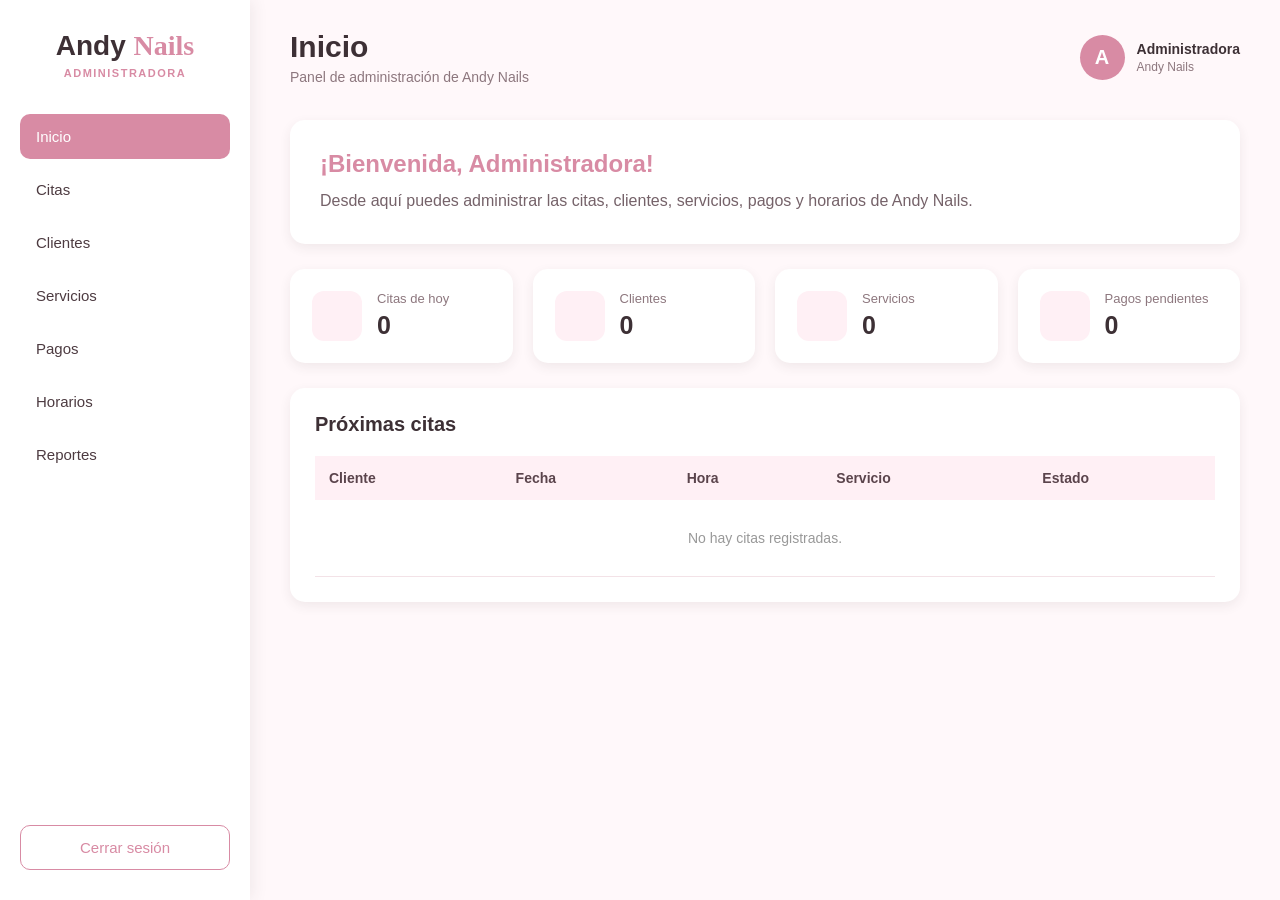
==== frontend/admin.html @ 576b01d7 "Proyecto Andy Nails" ====
<!DOCTYPE html>
<html lang="es">

<head>
    <meta charset="UTF-8">
    <meta name="viewport" content="width=device-width, initial-scale=1.0">

    <title>Administración - Andy Nails</title>

    <link rel="stylesheet" href="css/admin.css">
</head>

<body>

    <!-- SIDEBAR -->

    <aside class="sidebar">

        <div class="logo">
            Andy <span>Nails</span>
        </div>

        <p class="tipo-usuario">ADMINISTRADORA</p>

        <nav class="menu">

            <button class="menu-item activo" data-seccion="inicio">
                Inicio
            </button>

            <button class="menu-item" data-seccion="citas">
                Citas
            </button>

            <button class="menu-item" data-seccion="clientes">
                Clientes
            </button>

            <button class="menu-item" data-seccion="servicios">
                Servicios
            </button>

            <button class="menu-item" data-seccion="pagos">
                Pagos
            </button>

            <button class="menu-item" data-seccion="horarios">
                Horarios
            </button>

            <button class="menu-item" data-seccion="reportes">
                Reportes
            </button>

        </nav>

        <button class="btn-salir" id="btnSalir">
            Cerrar sesión
        </button>

    </aside>


    <!--  CONTENIDO   -->

    <main class="contenido">

        <!--  HEADER  -->

        <header class="topbar">

            <div>
                <h1 id="tituloSeccion">Inicio</h1>

                <p>
                    Panel de administración de Andy Nails
                </p>
            </div>

            <div class="admin-info">

                <div class="avatar">
                    A
                </div>

                <div>
                    <strong>Administradora</strong>
                    <span>Andy Nails</span>
                </div>

            </div>

        </header>


        <!--   INICIO  -->

        <section id="inicio" class="seccion activa">

            <div class="bienvenida">

                <h2>
                    ¡Bienvenida, Administradora!
                </h2>

                <p>
                    Desde aquí puedes administrar las citas,
                    clientes, servicios, pagos y horarios de Andy Nails.
                </p>

            </div>


            <!-- ================= TARJETAS RESUMEN ================= -->

            <div class="tarjetas-resumen">

                <!-- CITAS DE HOY -->

                <div class="tarjeta-resumen">

                    <div class="icono"></div>

                    <div>

                        <span>
                            Citas de hoy
                        </span>

                        <strong id="totalCitasHoy">
                            0
                        </strong>

                    </div>

                </div>


                <!-- CLIENTES -->

                <div class="tarjeta-resumen">

                    <div class="icono"></div>

                    <div>

                        <span>
                            Clientes
                        </span>

                        <strong id="totalClientes">
                            0
                        </strong>

                    </div>

                </div>


                <!-- SERVICIOS -->

                <div class="tarjeta-resumen">

                    <div class="icono"></div>

                    <div>

                        <span>
                            Servicios
                        </span>

                        <strong id="totalServicios">
                            0
                        </strong>

                    </div>

                </div>


                <!-- PAGOS PENDIENTES -->

                <div class="tarjeta-resumen">

                    <div class="icono"></div>

                    <div>

                        <span>
                            Pagos pendientes
                        </span>

                        <strong id="totalPagosPendientes">
                            0
                        </strong>

                    </div>

                </div>

            </div>


            <!--  PRÓXIMAS CITAS   -->

            <div class="panel">

                <h2>
                    Próximas citas
                </h2>

                <div class="tabla-contenedor">

                    <table>

                        <thead>

                            <tr>

                                <th>
                                    Cliente
                                </th>

                                <th>
                                    Fecha
                                </th>

                                <th>
                                    Hora
                                </th>

                                <th>
                                    Servicio
                                </th>

                                <th>
                                    Estado
                                </th>

                            </tr>

                        </thead>


                        <tbody id="tablaProximasCitas">

                            <tr>

                                <td colspan="5" class="sin-datos">
                                    No hay citas registradas.
                                </td>

                            </tr>

                        </tbody>

                    </table>

                </div>

            </div>

        </section>


        <!--   CITAS  -->

        <section id="citas" class="seccion">

            <div class="titulo-pagina">

                <h2>
                    Citas
                </h2>

                <button class="btn-principal">
                    + Nueva cita
                </button>

            </div>


            <div class="panel">

                <div class="tabla-contenedor">

                    <table>

                        <thead>

                            <tr>

                                <th>
                                    Cliente
                                </th>

                                <th>
                                    Fecha
                                </th>

                                <th>
                                    Hora
                                </th>

                                <th>
                                    Servicio
                                </th>

                                <th>
                                    Estado
                                </th>

                                <th>
                                    Acciones
                                </th>

                            </tr>

                        </thead>


                        <tbody id="tablaCitas">

                            <tr>

                                <td colspan="6" class="sin-datos">
                                    No hay citas registradas.
                                </td>

                            </tr>

                        </tbody>

                    </table>

                </div>

            </div>

        </section>


        <!--   CLIENTES   -->

        <section id="clientes" class="seccion">

            <div class="titulo-pagina">

                <h2>
                    Clientes
                </h2>

            </div>


            <div class="panel">

                <div class="tabla-contenedor">

                    <table>

                        <thead>

                            <tr>

                                <th>
                                    Nombre
                                </th>

                                <th>
                                    Correo
                                </th>

                                <th>
                                    Teléfono
                                </th>

                                <th>
                                    Citas
                                </th>

                            </tr>

                        </thead>


                        <tbody id="tablaClientes">

                            <tr>

                                <td colspan="4" class="sin-datos">
                                    No hay clientes registrados.
                                </td>

                            </tr>

                        </tbody>

                    </table>

                </div>

            </div>

        </section>


        <!--  SERVICIOS  -->

        <section id="servicios" class="seccion">

            <div class="titulo-pagina">

                <h2>
                    Servicios
                </h2>

                <button class="btn-principal">
                    + Nuevo servicio
                </button>

            </div>


            <div class="servicios-grid">

                <!-- UÑAS -->

                <div class="servicio-card">

                    <div class="servicio-icono"></div>

                    <h3>
                        Uñas
                    </h3>

                    <p>
                        Administración de servicios de uñas.
                    </p>

                    <button>
                        Administrar
                    </button>

                </div>


                <!-- MAQUILLAJE -->

                <div class="servicio-card">

                    <div class="servicio-icono"></div>

                    <h3>
                        Maquillaje
                    </h3>

                    <p>
                        Administración de servicios de maquillaje.
                    </p>

                    <button>
                        Administrar
                    </button>

                </div>


                <!-- PEINADOS -->

                <div class="servicio-card">

                    <div class="servicio-icono"></div>

                    <h3>
                        Peinados
                    </h3>

                    <p>
                        Administración de servicios de peinados.
                    </p>

                    <button>
                        Administrar
                    </button>

                </div>

            </div>

        </section>


        <!-- ================= PAGOS ================= -->

        <section id="pagos" class="seccion">

            <div class="titulo-pagina">

                <h2>
                    Pagos
                </h2>

            </div>


            <div class="panel">

                <div class="tabla-contenedor">

                    <table>

                        <thead>

                            <tr>

                                <th>
                                    Cliente
                                </th>

                                <th>
                                    Servicio
                                </th>

                                <th>
                                    Total
                                </th>

                                <th>
                                    Anticipo
                                </th>

                                <th>
                                    Restante
                                </th>

                                <th>
                                    Estado
                                </th>

                            </tr>

                        </thead>


                        <tbody id="tablaPagos">

                            <tr>

                                <td colspan="6" class="sin-datos">
                                    No hay pagos registrados.
                                </td>

                            </tr>

                        </tbody>

                    </table>

                </div>

            </div>

        </section>


        <!--  HORARIOS  -->

        <section id="horarios" class="seccion">

            <div class="titulo-pagina">

                <h2>
                    Horarios
                </h2>

                <button class="btn-principal">
                    + Bloquear horario
                </button>

            </div>


            <div class="panel">

                <h3>
                    Horarios bloqueados
                </h3>

                <p class="texto-info">

                    Aquí podrás administrar los horarios
                    en los que no se podrán agendar citas.

                </p>

            </div>

        </section>


        <!-- ================= REPORTES ================= -->

        <section id="reportes" class="seccion">

            <div class="titulo-pagina">

                <h2>
                    Reportes
                </h2>

            </div>


            <div class="reportes-grid">

                <!-- REPORTE CITAS -->

                <div class="reporte-card">

                    <span></span>

                    <h3>
                        Citas
                    </h3>

                    <p>
                        Consulta las citas realizadas.
                    </p>

                    <button>
                        Ver reporte
                    </button>

                </div>


                <!-- REPORTE INGRESOS -->

                <div class="reporte-card">

                    <span></span>

                    <h3>
                        Ingresos
                    </h3>

                    <p>
                        Consulta los ingresos registrados.
                    </p>

                    <button>
                        Ver reporte
                    </button>

                </div>


                <!-- REPORTE CLIENTES -->

                <div class="reporte-card">

                    <span></span>

                    <h3>
                        Clientes
                    </h3>

                    <p>
                        Consulta información de clientes.
                    </p>

                    <button>
                        Ver reporte
                    </button>

                </div>

            </div>

        </section>

    </main>


    <!--  JAVASCRIPT  -->

    <script src="js/admin.js"></script>

</body>

</html>
---- frontend/css/admin.css ----
* {
    margin: 0;
    padding: 0;
    box-sizing: border-box;
}

body {
    font-family: Arial, Helvetica, sans-serif;
    background-color: #fff8fa;
    color: #3d3035;
    min-height: 100vh;
}

/* SIDEBAR */

.sidebar {
    position: fixed;
    left: 0;
    top: 0;

    width: 250px;
    height: 100vh;

    background-color: white;

    padding: 30px 20px;

    box-shadow: 3px 0 15px rgba(61, 48, 53, 0.08);

    display: flex;
    flex-direction: column;
}

/* LOGO */

.logo {
    text-align: center;

    font-size: 28px;
    font-weight: bold;

    margin-bottom: 5px;
}

.logo span {
    color: #d88ba4;
    font-family: Georgia, serif;
}

.tipo-usuario {
    text-align: center;

    color: #d88ba4;

    font-size: 11px;
    font-weight: bold;

    letter-spacing: 1.5px;

    margin-bottom: 35px;
}

/* MENU */

.menu {
    display: flex;
    flex-direction: column;

    gap: 8px;
}

.menu-item {
    width: 100%;

    padding: 14px 16px;

    border: none;
    border-radius: 10px;

    background-color: transparent;

    color: #4d3b41;

    text-align: left;

    font-size: 15px;

    cursor: pointer;

    transition: 0.3s;
}

.menu-item:hover {
    background-color: #fff0f5;
    color: #d88ba4;
}

.menu-item.activo {
    background-color: #d88ba4;
    color: white;
}

/* BOTÓN SALIR */

.btn-salir {
    margin-top: auto;

    padding: 13px;

    border: 1px solid #d88ba4;
    border-radius: 10px;

    background-color: transparent;

    color: #d88ba4;

    cursor: pointer;

    font-size: 15px;

    transition: 0.3s;
}

.btn-salir:hover {
    background-color: #d88ba4;
    color: white;
}

/* CONTENIDO */

.contenido {
    margin-left: 250px;

    min-height: 100vh;

    padding: 30px 40px;
}

/* TOPBAR */

.topbar {
    display: flex;

    justify-content: space-between;
    align-items: center;

    margin-bottom: 35px;
}

.topbar h1 {
    font-size: 30px;

    margin-bottom: 5px;
}

.topbar p {
    color: #8d777e;

    font-size: 14px;
}

/* ADMIN INFO */

.admin-info {
    display: flex;

    align-items: center;

    gap: 12px;
}

.admin-info strong {
    display: block;

    font-size: 14px;
}

.admin-info span {
    display: block;

    color: #8d777e;

    font-size: 12px;

    margin-top: 3px;
}

.avatar {
    width: 45px;
    height: 45px;

    border-radius: 50%;

    background-color: #d88ba4;

    color: white;

    display: flex;
    align-items: center;
    justify-content: center;

    font-size: 20px;
    font-weight: bold;
}

/* SECCIONES */

.seccion {
    display: none;
}

.seccion.activa {
    display: block;
}

/* BIENVENIDA */

.bienvenida {
    background-color: white;

    padding: 30px;

    border-radius: 15px;

    margin-bottom: 25px;

    box-shadow: 0 4px 12px rgba(61, 48, 53, 0.08);
}

.bienvenida h2 {
    color: #d88ba4;

    margin-bottom: 10px;

    font-size: 24px;
}

.bienvenida p {
    color: #756269;

    line-height: 1.6;
}

/* TARJETAS RESUMEN */

.tarjetas-resumen {
    display: grid;

    grid-template-columns: repeat(4, 1fr);

    gap: 20px;

    margin-bottom: 25px;
}

.tarjeta-resumen {
    background-color: white;

    border-radius: 15px;

    padding: 22px;

    display: flex;

    align-items: center;

    gap: 15px;

    box-shadow: 0 4px 12px rgba(61, 48, 53, 0.08);
}

.icono {
    width: 50px;
    height: 50px;

    border-radius: 12px;

    background-color: #fff0f5;

    display: flex;

    align-items: center;
    justify-content: center;

    font-size: 23px;
}

.tarjeta-resumen span {
    display: block;

    color: #8d777e;

    font-size: 13px;

    margin-bottom: 5px;
}

.tarjeta-resumen strong {
    font-size: 25px;

    color: #3d3035;
}

/* PANELES */

.panel {
    background-color: white;

    border-radius: 15px;

    padding: 25px;

    box-shadow: 0 4px 12px rgba(61, 48, 53, 0.08);

    margin-bottom: 25px;
}

.panel h2 {
    font-size: 20px;

    margin-bottom: 20px;
}

.panel h3 {
    margin-bottom: 10px;
}

/* TABLAS */

.tabla-contenedor {
    overflow-x: auto;
}

table {
    width: 100%;

    border-collapse: collapse;
}

th {
    background-color: #fff0f5;

    color: #5b444c;

    padding: 14px;

    text-align: left;

    font-size: 14px;
}

td {
    padding: 14px;

    border-bottom: 1px solid #f3e2e7;

    font-size: 14px;
}

.sin-datos {
    text-align: center;

    color: #999;

    padding: 30px;
}

/* TITULOS DE PÁGINA */

.titulo-pagina {
    display: flex;

    align-items: center;

    justify-content: space-between;

    margin-bottom: 25px;
}

.titulo-pagina h2 {
    font-size: 25px;
}

/* BOTONES */

.btn-principal {
    background-color: #d88ba4;

    color: white;

    border: none;

    padding: 12px 20px;

    border-radius: 20px;

    cursor: pointer;

    font-size: 14px;

    transition: 0.3s;
}

.btn-principal:hover {
    background-color: #c87591;
}

/* SERVICIOS */

.servicios-grid {
    display: grid;

    grid-template-columns: repeat(3, 1fr);

    gap: 20px;
}

.servicio-card {
    background-color: white;

    padding: 30px;

    border-radius: 15px;

    text-align: center;

    box-shadow: 0 4px 12px rgba(61, 48, 53, 0.08);
}

.servicio-icono {
    font-size: 40px;

    margin-bottom: 15px;
}

.servicio-card h3 {
    margin-bottom: 10px;
}

.servicio-card p {
    color: #8d777e;

    font-size: 14px;

    margin-bottom: 20px;
}

.servicio-card button,
.reporte-card button {
    border: 1px solid #d88ba4;

    background-color: transparent;

    color: #d88ba4;

    padding: 9px 18px;

    border-radius: 20px;

    cursor: pointer;

    transition: 0.3s;
}

.servicio-card button:hover,
.reporte-card button:hover {
    background-color: #d88ba4;

    color: white;
}

/* REPORTES */

.reportes-grid {
    display: grid;

    grid-template-columns: repeat(3, 1fr);

    gap: 20px;
}

.reporte-card {
    background-color: white;

    padding: 30px;

    border-radius: 15px;

    text-align: center;

    box-shadow: 0 4px 12px rgba(61, 48, 53, 0.08);
}

.reporte-card>span {
    font-size: 40px;

    display: block;

    margin-bottom: 15px;
}

.reporte-card h3 {
    margin-bottom: 10px;
}

.reporte-card p {
    color: #8d777e;

    font-size: 14px;

    margin-bottom: 20px;
}

/* INFORMACIÓN */

.texto-info {
    color: #8d777e;

    line-height: 1.6;
}

/* RESPONSIVE */

@media (max-width: 1100px) {

    .tarjetas-resumen {
        grid-template-columns: repeat(2, 1fr);
    }

    .servicios-grid,
    .reportes-grid {
        grid-template-columns: 1fr;
    }
}

@media (max-width: 750px) {

    .sidebar {
        position: relative;

        width: 100%;

        height: auto;
    }

    .contenido {
        margin-left: 0;

        padding: 25px;
    }

    .menu {
        flex-direction: row;

        flex-wrap: wrap;
    }

    .menu-item {
        width: auto;
    }

    .btn-salir {
        margin-top: 20px;
    }

    .topbar {
        flex-direction: column;

        align-items: flex-start;

        gap: 20px;
    }

    .tarjetas-resumen {
        grid-template-columns: 1fr;
    }
}
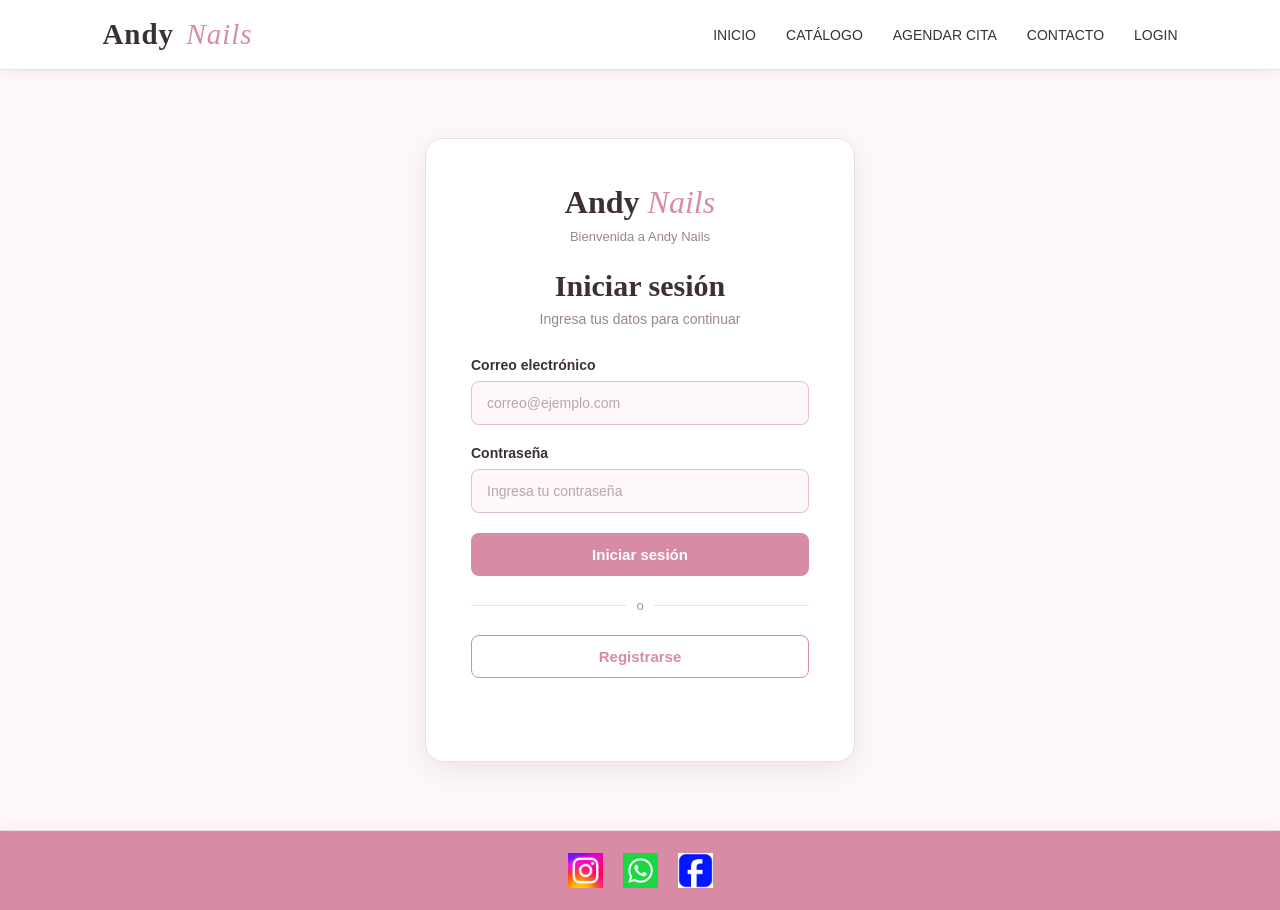
==== commit d3a4e6d0: "Actualiza diseño del correo MFA" ====
--- a/frontend/admin.html
+++ b/frontend/admin.html
@@ -17,10 +17,14 @@
     <aside class="sidebar">
 
         <div class="logo">
-            Andy <span>Nails</span>
+            <h1>
+                <span>Andy</span><strong>Nails</strong>
+            </h1>
         </div>
 
-        <p class="tipo-usuario">ADMINISTRADORA</p>
+        <div class="tipo-usuario">
+            ADMINISTRADORA
+        </div>
 
         <nav class="menu">
 
@@ -36,6 +40,10 @@
                 Clientes
             </button>
 
+            <button class="menu-item" data-seccion="usuarios">
+                Usuarios
+            </button>
+
             <button class="menu-item" data-seccion="servicios">
                 Servicios
             </button>
@@ -52,163 +60,164 @@
                 Reportes
             </button>
 
+
+
+            <button class="menu-item" data-seccion="bitacora">
+                Bitácora administrativa
+            </button>
+
+
+
         </nav>
 
-        <button class="btn-salir" id="btnSalir">
+        <button id="btnSalir" class="btn-salir">
             Cerrar sesión
         </button>
 
     </aside>
 
 
-    <!--  CONTENIDO   -->
+    <!-- CONTENIDO PRINCIPAL -->
 
     <main class="contenido">
 
-        <!--  HEADER  -->
-
         <header class="topbar">
 
-            <div>
-                <h1 id="tituloSeccion">Inicio</h1>
-
-                <p>
-                    Panel de administración de Andy Nails
-                </p>
-            </div>
+            <div></div>
 
             <div class="admin-info">
-
+                <span>Administradora</span>
                 <div class="avatar">
                     A
                 </div>
+            </div>
+
+        </header>
+
+
+        <!-- INICIO -->
+
+        <section id="inicio" class="seccion activa">
+
+            <div class="bienvenida">
 
                 <div>
-                    <strong>Administradora</strong>
-                    <span>Andy Nails</span>
-                </div>
-
-            </div>
-
-        </header>
-
-
-        <!--   INICIO  -->
-
-        <section id="inicio" class="seccion activa">
-
-            <div class="bienvenida">
-
-                <h2>
-                    ¡Bienvenida, Administradora!
-                </h2>
+                    <h2>Resumen general</h2>
+                    <p>Información general de Andy Nails</p>
+                </div>
+
+            </div>
+
+
+            <div class="tarjetas-resumen">
+
+                <div class="tarjeta-resumen">
+
+                    <div class="icono">
+                        C
+                    </div>
+
+                    <div>
+                        <span>Citas de hoy</span>
+                        <strong id="totalCitasHoy">0</strong>
+                    </div>
+
+                </div>
+
+
+                <div class="tarjeta-resumen">
+
+                    <div class="icono">
+                        U
+                    </div>
+
+                    <div>
+                        <span>Clientes</span>
+                        <strong id="totalClientes">0</strong>
+                    </div>
+
+                </div>
+
+
+                <div class="tarjeta-resumen">
+
+                    <div class="icono">
+                        S
+                    </div>
+
+                    <div>
+                        <span>Servicios</span>
+                        <strong id="totalServicios">0</strong>
+                    </div>
+
+                </div>
+
+
+                <div class="tarjeta-resumen">
+
+                    <div class="icono">
+                        P
+                    </div>
+
+                    <div>
+                        <span>Pagos pendientes</span>
+                        <strong id="totalPagosPendientes">0</strong>
+                    </div>
+
+                </div>
+
+            </div>
+
+
+            <div class="panel">
+
+                <h3>Próximas citas</h3>
+
+                <div class="tabla-contenedor">
+
+                    <table>
+
+                        <thead>
+
+                            <tr>
+                                <th>Cliente</th>
+                                <th>Fecha</th>
+                                <th>Hora</th>
+                                <th>Servicio</th>
+                                <th>Estado</th>
+                            </tr>
+
+                        </thead>
+
+                        <tbody id="tablaProximasCitas">
+                        </tbody>
+
+                    </table>
+
+                </div>
+
+            </div>
+
+        </section>
+
+
+        <!-- CITAS -->
+
+        <section id="citas" class="seccion">
+
+            <div class="titulo-pagina">
+
+                <h2>Citas</h2>
 
                 <p>
-                    Desde aquí puedes administrar las citas,
-                    clientes, servicios, pagos y horarios de Andy Nails.
+                    Administración de las citas registradas
                 </p>
 
             </div>
 
 
-            <!-- ================= TARJETAS RESUMEN ================= -->
-
-            <div class="tarjetas-resumen">
-
-                <!-- CITAS DE HOY -->
-
-                <div class="tarjeta-resumen">
-
-                    <div class="icono"></div>
-
-                    <div>
-
-                        <span>
-                            Citas de hoy
-                        </span>
-
-                        <strong id="totalCitasHoy">
-                            0
-                        </strong>
-
-                    </div>
-
-                </div>
-
-
-                <!-- CLIENTES -->
-
-                <div class="tarjeta-resumen">
-
-                    <div class="icono"></div>
-
-                    <div>
-
-                        <span>
-                            Clientes
-                        </span>
-
-                        <strong id="totalClientes">
-                            0
-                        </strong>
-
-                    </div>
-
-                </div>
-
-
-                <!-- SERVICIOS -->
-
-                <div class="tarjeta-resumen">
-
-                    <div class="icono"></div>
-
-                    <div>
-
-                        <span>
-                            Servicios
-                        </span>
-
-                        <strong id="totalServicios">
-                            0
-                        </strong>
-
-                    </div>
-
-                </div>
-
-
-                <!-- PAGOS PENDIENTES -->
-
-                <div class="tarjeta-resumen">
-
-                    <div class="icono"></div>
-
-                    <div>
-
-                        <span>
-                            Pagos pendientes
-                        </span>
-
-                        <strong id="totalPagosPendientes">
-                            0
-                        </strong>
-
-                    </div>
-
-                </div>
-
-            </div>
-
-
-            <!--  PRÓXIMAS CITAS   -->
-
             <div class="panel">
 
-                <h2>
-                    Próximas citas
-                </h2>
-
                 <div class="tabla-contenedor">
 
                     <table>
@@ -216,42 +225,61 @@
                         <thead>
 
                             <tr>
-
-                                <th>
-                                    Cliente
-                                </th>
-
-                                <th>
-                                    Fecha
-                                </th>
-
-                                <th>
-                                    Hora
-                                </th>
-
-                                <th>
-                                    Servicio
-                                </th>
-
-                                <th>
-                                    Estado
-                                </th>
-
+                                <th>Cliente</th>
+                                <th>Fecha</th>
+                                <th>Hora</th>
+                                <th>Servicio</th>
+                                <th>Estado</th>
+                                <th>Acciones</th>
                             </tr>
 
                         </thead>
 
-
-                        <tbody id="tablaProximasCitas">
+                        <tbody id="tablaCitas">
+                        </tbody>
+
+                    </table>
+
+                </div>
+
+            </div>
+
+        </section>
+
+
+        <!-- CLIENTES -->
+
+        <section id="clientes" class="seccion">
+
+            <div class="titulo-pagina">
+
+                <h2>Clientes</h2>
+
+                <p>
+                    Clientes registrados en Andy Nails
+                </p>
+
+            </div>
+
+
+            <div class="panel">
+
+                <div class="tabla-contenedor">
+
+                    <table>
+
+                        <thead>
 
                             <tr>
-
-                                <td colspan="5" class="sin-datos">
-                                    No hay citas registradas.
-                                </td>
-
+                                <th>Nombre</th>
+                                <th>Correo</th>
+                                <th>Teléfono</th>
+                                <th>Citas</th>
                             </tr>
 
+                        </thead>
+
+                        <tbody id="tablaClientes">
                         </tbody>
 
                     </table>
@@ -263,25 +291,145 @@
         </section>
 
 
-        <!--   CITAS  -->
-
-        <section id="citas" class="seccion">
+        <!-- USUARIOS -->
+
+        <section id="usuarios" class="seccion">
 
             <div class="titulo-pagina">
 
-                <h2>
-                    Citas
-                </h2>
-
-                <button class="btn-principal">
-                    + Nueva cita
+                <div>
+                    <h2>Usuarios</h2>
+
+                    <p>
+                        Administración de usuarios y roles
+                    </p>
+                </div>
+
+                <button id="btnNuevoUsuario" class="btn-principal">
+                    + Nuevo usuario
                 </button>
 
             </div>
 
 
+            <!-- FORMULARIO NUEVO USUARIO -->
+
+            <div id="formularioUsuario" class="panel formulario-usuario oculto">
+
+                <h3>Registrar nuevo usuario</h3>
+
+                <form id="formNuevoUsuario">
+
+                    <div class="form-grid">
+
+                        <div class="campo">
+
+                            <label for="nombreUsuario">
+                                Nombre
+                            </label>
+
+                            <input type="text" id="nombreUsuario" maxlength="10" required>
+
+                        </div>
+
+
+                        <div class="campo">
+
+                            <label for="paternoUsuario">
+                                Apellido paterno
+                            </label>
+
+                            <input type="text" id="paternoUsuario" maxlength="10">
+
+                        </div>
+
+
+                        <div class="campo">
+
+                            <label for="maternoUsuario">
+                                Apellido materno
+                            </label>
+
+                            <input type="text" id="maternoUsuario" maxlength="10">
+
+                        </div>
+
+
+                        <div class="campo">
+
+                            <label for="telefonoUsuario">
+                                Teléfono
+                            </label>
+
+                            <input type="text" id="telefonoUsuario" maxlength="10">
+
+                        </div>
+
+
+                        <div class="campo">
+
+                            <label for="correoUsuario">
+                                Correo
+                            </label>
+
+                            <input type="email" id="correoUsuario" maxlength="50" required>
+
+                        </div>
+
+
+                        <div class="campo">
+
+                            <label for="contrasenaUsuario">
+                                Contraseña inicial
+                            </label>
+
+                            <input type="password" id="contrasenaUsuario" required>
+
+                        </div>
+
+
+                        <div class="campo">
+
+                            <label for="rolUsuario">
+                                Rol
+                            </label>
+
+                            <select id="rolUsuario" required>
+
+                                <option value="">
+                                    Seleccionar rol
+                                </option>
+
+                            </select>
+
+                        </div>
+
+                    </div>
+
+
+                    <div class="acciones-formulario">
+
+                        <button type="button" id="btnCancelarUsuario" class="btn-form-cancelar">
+                            Cancelar
+                        </button>
+
+                        <button type="submit" class="btn-form-guardar">
+                            Guardar usuario
+                        </button>
+
+                    </div>
+
+                </form>
+
+            </div>
+
+
+            <!-- TABLA DE USUARIOS -->
+
             <div class="panel">
 
+                <h3>Usuarios registrados</h3>
+
                 <div class="tabla-contenedor">
 
                     <table>
@@ -289,46 +437,19 @@
                         <thead>
 
                             <tr>
-
-                                <th>
-                                    Cliente
-                                </th>
-
-                                <th>
-                                    Fecha
-                                </th>
-
-                                <th>
-                                    Hora
-                                </th>
-
-                                <th>
-                                    Servicio
-                                </th>
-
-                                <th>
-                                    Estado
-                                </th>
-
-                                <th>
-                                    Acciones
-                                </th>
-
+                                <th>ID</th>
+                                <th>Nombre</th>
+                                <th>Correo</th>
+                                <th>Teléfono</th>
+                                <th>Rol</th>
+                                <th>Estado</th>
+                                <th>Fecha de registro</th>
+                                <th>Acciones</th>
                             </tr>
 
                         </thead>
 
-
-                        <tbody id="tablaCitas">
-
-                            <tr>
-
-                                <td colspan="6" class="sin-datos">
-                                    No hay citas registradas.
-                                </td>
-
-                            </tr>
-
+                        <tbody id="tablaUsuarios">
                         </tbody>
 
                     </table>
@@ -340,147 +461,50 @@
         </section>
 
 
-        <!--   CLIENTES   -->
-
-        <section id="clientes" class="seccion">
+        <!-- SERVICIOS -->
+
+        <section id="servicios" class="seccion">
 
             <div class="titulo-pagina">
 
-                <h2>
-                    Clientes
-                </h2>
-
-            </div>
-
-
-            <div class="panel">
-
-                <div class="tabla-contenedor">
-
-                    <table>
-
-                        <thead>
-
-                            <tr>
-
-                                <th>
-                                    Nombre
-                                </th>
-
-                                <th>
-                                    Correo
-                                </th>
-
-                                <th>
-                                    Teléfono
-                                </th>
-
-                                <th>
-                                    Citas
-                                </th>
-
-                            </tr>
-
-                        </thead>
-
-
-                        <tbody id="tablaClientes">
-
-                            <tr>
-
-                                <td colspan="4" class="sin-datos">
-                                    No hay clientes registrados.
-                                </td>
-
-                            </tr>
-
-                        </tbody>
-
-                    </table>
-
-                </div>
-
-            </div>
-
-        </section>
-
-
-        <!--  SERVICIOS  -->
-
-        <section id="servicios" class="seccion">
-
-            <div class="titulo-pagina">
-
-                <h2>
-                    Servicios
-                </h2>
-
-                <button class="btn-principal">
-                    + Nuevo servicio
-                </button>
+                <h2>Servicios</h2>
+
+                <p>
+                    Administración de servicios
+                </p>
 
             </div>
 
 
             <div class="servicios-grid">
 
-                <!-- UÑAS -->
-
                 <div class="servicio-card">
 
-                    <div class="servicio-icono"></div>
-
-                    <h3>
-                        Uñas
-                    </h3>
-
-                    <p>
-                        Administración de servicios de uñas.
-                    </p>
-
-                    <button>
+                    <h3>Uñas</h3>
+
+                    <button class="btn-principal">
                         Administrar
                     </button>
 
                 </div>
 
 
-                <!-- MAQUILLAJE -->
-
                 <div class="servicio-card">
 
-                    <div class="servicio-icono"></div>
-
-                    <h3>
-                        Maquillaje
-                    </h3>
-
-                    <p>
-                        Administración de servicios de maquillaje.
-                    </p>
-
-                    <button>
+                    <h3>Maquillaje</h3>
+
+                    <button class="btn-principal">
                         Administrar
                     </button>
 
                 </div>
 
 
-                <!-- PEINADOS -->
-
                 <div class="servicio-card">
 
-                    <div class="servicio-icono"></div>
-
-                    <h3>
-                        Peinados
-                    </h3>
-
-                    <p>
-                        Administración de servicios de peinados.
-                    </p>
-
-                    <button>
+                    <h3>Peinados</h3>
+
+                    <button class="btn-principal">
                         Administrar
                     </button>
 
@@ -491,15 +515,17 @@
         </section>
 
 
-        <!-- ================= PAGOS ================= -->
+        <!-- PAGOS -->
 
         <section id="pagos" class="seccion">
 
             <div class="titulo-pagina">
 
-                <h2>
-                    Pagos
-                </h2>
+                <h2>Pagos</h2>
+
+                <p>
+                    Administración de pagos
+                </p>
 
             </div>
 
@@ -513,46 +539,17 @@
                         <thead>
 
                             <tr>
-
-                                <th>
-                                    Cliente
-                                </th>
-
-                                <th>
-                                    Servicio
-                                </th>
-
-                                <th>
-                                    Total
-                                </th>
-
-                                <th>
-                                    Anticipo
-                                </th>
-
-                                <th>
-                                    Restante
-                                </th>
-
-                                <th>
-                                    Estado
-                                </th>
-
+                                <th>Cliente</th>
+                                <th>Servicio</th>
+                                <th>Total</th>
+                                <th>Anticipo</th>
+                                <th>Restante</th>
+                                <th>Estado</th>
                             </tr>
 
                         </thead>
 
-
                         <tbody id="tablaPagos">
-
-                            <tr>
-
-                                <td colspan="6" class="sin-datos">
-                                    No hay pagos registrados.
-                                </td>
-
-                            </tr>
-
                         </tbody>
 
                     </table>
@@ -564,15 +561,31 @@
         </section>
 
 
-        <!--  HORARIOS  -->
+        <!-- HORARIOS -->
 
         <section id="horarios" class="seccion">
 
             <div class="titulo-pagina">
 
-                <h2>
-                    Horarios
-                </h2>
+                <h2>Horarios</h2>
+
+                <p>
+                    Administración de horarios y bloqueos
+                </p>
+
+            </div>
+
+
+            <div class="panel">
+
+                <h3>Bloqueos de horario</h3>
+
+                <p>
+                    Desde esta sección podrás bloquear horarios
+                    en los que no se podrán realizar citas.
+                </p>
+
+                <br>
 
                 <button class="btn-principal">
                     + Bloquear horario
@@ -580,113 +593,159 @@
 
             </div>
 
+        </section>
+
+
+        <!-- REPORTES -->
+
+        <section id="reportes" class="seccion">
+
+            <div class="titulo-pagina">
+
+                <h2>Reportes</h2>
+
+                <p>
+                    Información general del sistema
+                </p>
+
+            </div>
+
+
+            <div class="servicios-grid">
+
+                <div class="servicio-card">
+
+                    <h3>Citas</h3>
+
+                    <p>
+                        Reporte de citas registradas.
+                    </p>
+
+                </div>
+
+
+                <div class="servicio-card">
+
+                    <h3>Clientes</h3>
+
+                    <p>
+                        Reporte de clientes registrados.
+                    </p>
+
+                </div>
+
+
+                <div class="servicio-card">
+
+                    <h3>Servicios</h3>
+
+                    <p>
+                        Reporte de servicios utilizados.
+                    </p>
+
+                </div>
+
+            </div>
+
+        </section>
+
+
+
+
+
+        <!-- BITÁCORA ADMINISTRATIVA -->
+        <section id="bitacora" class="seccion">
+
+            <div class="titulo-pagina">
+                <div>
+                    <h2>Bitácora administrativa</h2>
+                    <p>Registro de las acciones realizadas en el sistema</p>
+                </div>
+            </div>
 
             <div class="panel">
-
-                <h3>
-                    Horarios bloqueados
-                </h3>
-
-                <p class="texto-info">
-
-                    Aquí podrás administrar los horarios
-                    en los que no se podrán agendar citas.
-
-                </p>
-
-            </div>
-
-        </section>
-
-
-        <!-- ================= REPORTES ================= -->
-
-        <section id="reportes" class="seccion">
-
-            <div class="titulo-pagina">
-
-                <h2>
-                    Reportes
-                </h2>
-
-            </div>
-
-
-            <div class="reportes-grid">
-
-                <!-- REPORTE CITAS -->
-
-                <div class="reporte-card">
-
-                    <span></span>
-
-                    <h3>
-                        Citas
-                    </h3>
-
-                    <p>
-                        Consulta las citas realizadas.
-                    </p>
-
-                    <button>
-                        Ver reporte
-                    </button>
-
-                </div>
-
-
-                <!-- REPORTE INGRESOS -->
-
-                <div class="reporte-card">
-
-                    <span></span>
-
-                    <h3>
-                        Ingresos
-                    </h3>
-
-                    <p>
-                        Consulta los ingresos registrados.
-                    </p>
-
-                    <button>
-                        Ver reporte
-                    </button>
-
-                </div>
-
-
-                <!-- REPORTE CLIENTES -->
-
-                <div class="reporte-card">
-
-                    <span></span>
-
-                    <h3>
-                        Clientes
-                    </h3>
-
-                    <p>
-                        Consulta información de clientes.
-                    </p>
-
-                    <button>
-                        Ver reporte
-                    </button>
-
-                </div>
-
-            </div>
-
-        </section>
+                <h3>Historial de actividades</h3>
+
+                <div class="tabla-contenedor">
+                    <table>
+                        <thead>
+                            <tr>
+                                <th>Fecha y hora</th>
+                                <th>Administrador</th>
+                                <th>Acción</th>
+                                <th>Descripción</th>
+                            </tr>
+                        </thead>
+
+                        <tbody id="tablaBitacora">
+                            <tr>
+                                <td colspan="4" class="sin-datos">
+                                    No hay registros para mostrar.
+                                </td>
+                            </tr>
+                        </tbody>
+                    </table>
+                </div>
+            </div>
+
+        </section>
+
+
 
     </main>
 
 
-    <!--  JAVASCRIPT  -->
-
     <script src="js/admin.js"></script>
 
+    <!-- ALERTA ANDY NAILS -->
+    <div id="modalAlerta" class="modal-alerta">
+        <div class="contenido-alerta">
+
+            <div id="iconoAlerta" class="icono-alerta">
+                ✓
+            </div>
+
+            <h2 id="tituloAlerta">Aviso</h2>
+
+            <p id="textoAlerta"></p>
+
+            <button id="btnAceptarAlerta" class="btn-aceptar-alerta">
+                Aceptar
+            </button>
+
+        </div>
+    </div>
+
+    <!-- CONFIRMAR CERRAR SESIÓN -->
+    <div id="modalConfirmarSalida" class="modal-alerta">
+
+        <div class="contenido-alerta">
+
+            <div class="icono-alerta">
+                ?
+            </div>
+
+            <h2>Cerrar sesión</h2>
+
+            <p>
+                ¿Seguro que quieres cerrar sesión?
+            </p>
+
+            <div class="botones-confirmacion">
+
+                <button id="btnCancelarSalida" class="btn-cancelar-alerta">
+                    Cancelar
+                </button>
+
+                <button id="btnConfirmarSalida" class="btn-aceptar-alerta">
+                    Cerrar sesión
+                </button>
+
+            </div>
+
+        </div>
+
+    </div>
 </body>
 
 </html>
--- a/frontend/css/admin.css
+++ b/frontend/css/admin.css
@@ -35,10 +35,6 @@
 
 .logo {
     text-align: center;
-
-    font-size: 28px;
-    font-weight: bold;
-
     margin-bottom: 5px;
 }
 
@@ -574,4 +570,386 @@
     .tarjetas-resumen {
         grid-template-columns: 1fr;
     }
+}
+
+/* USUARIOS */
+
+.formulario-usuario {
+    background-color: white;
+
+    padding: 25px;
+
+    border-radius: 15px;
+
+    margin-bottom: 25px;
+
+    box-shadow: 0 4px 12px rgba(61, 48, 53, 0.08);
+}
+
+.formulario-usuario.oculto {
+    display: none;
+}
+
+.formulario-usuario h3 {
+    font-size: 18px;
+
+    margin-bottom: 20px;
+
+    color: #3d3035;
+}
+
+
+/* FORMULARIO */
+
+.form-grid {
+    display: grid;
+
+    grid-template-columns: repeat(2, 1fr);
+
+    gap: 18px 20px;
+}
+
+.campo {
+    display: flex;
+
+    flex-direction: column;
+
+    gap: 7px;
+}
+
+.campo label {
+    color: #5b444c;
+
+    font-size: 14px;
+
+    font-weight: bold;
+}
+
+.campo input,
+.campo select {
+    width: 100%;
+
+    padding: 11px 13px;
+
+    border: 1px solid #ead7dd;
+
+    border-radius: 8px;
+
+    background-color: white;
+
+    color: #3d3035;
+
+    font-family: Arial, Helvetica, sans-serif;
+
+    font-size: 14px;
+}
+
+.campo input:focus,
+.campo select:focus {
+    outline: none;
+
+    border-color: #d88ba4;
+
+    box-shadow: 0 0 0 2px rgba(216, 139, 164, 0.12);
+}
+
+
+/* ACCIONES DEL FORMULARIO */
+
+.acciones-formulario {
+    display: flex;
+
+    justify-content: flex-end;
+
+    gap: 10px;
+
+    margin-top: 22px;
+}
+
+.btn-form-cancelar {
+    padding: 10px 20px;
+
+    border: 1px solid #d88ba4;
+
+    border-radius: 20px;
+
+    background-color: white;
+
+    color: #d88ba4;
+
+    cursor: pointer;
+
+    font-size: 14px;
+
+    transition: 0.3s;
+}
+
+.btn-form-cancelar:hover {
+    background-color: #fff0f5;
+}
+
+.btn-form-guardar {
+    padding: 10px 20px;
+
+    border: none;
+
+    border-radius: 20px;
+
+    background-color: #d88ba4;
+
+    color: white;
+
+    cursor: pointer;
+
+    font-size: 14px;
+
+    transition: 0.3s;
+}
+
+.btn-form-guardar:hover {
+    background-color: #c87591;
+}
+
+
+/* TABLA DE USUARIOS */
+
+#tablaUsuarios td {
+    vertical-align: middle;
+}
+
+#tablaUsuarios .select-rol {
+    width: 140px;
+
+    padding: 8px 10px;
+
+    border: 1px solid #ead7dd;
+
+    border-radius: 8px;
+
+    background-color: white;
+
+    color: #3d3035;
+
+    font-family: Arial, Helvetica, sans-serif;
+
+    font-size: 13px;
+
+    cursor: pointer;
+}
+
+#tablaUsuarios .select-rol:focus {
+    outline: none;
+
+    border-color: #d88ba4;
+}
+
+
+/* BOTÓN GUARDAR ROL */
+
+.btn-guardar-rol {
+    padding: 8px 14px;
+
+    border: 1px solid #d88ba4;
+
+    border-radius: 20px;
+
+    background-color: white;
+
+    color: #d88ba4;
+
+    cursor: pointer;
+
+    font-size: 13px;
+
+    transition: 0.3s;
+}
+
+.btn-guardar-rol:hover {
+    background-color: #d88ba4;
+
+    color: white;
+}
+
+
+/* TABLA DE USUARIOS */
+
+#usuarios .tabla-contenedor {
+    overflow-x: auto;
+}
+
+#usuarios table {
+    min-width: 850px;
+}
+
+#usuarios th {
+    white-space: nowrap;
+}
+
+#usuarios td {
+    white-space: nowrap;
+}
+
+
+/* BOTÓN NUEVO USUARIO */
+
+#btnNuevoUsuario {
+    white-space: nowrap;
+}
+
+
+/* RESPONSIVE USUARIOS */
+
+@media (max-width: 850px) {
+
+    .form-grid {
+        grid-template-columns: 1fr;
+    }
+
+    .acciones-formulario {
+        justify-content: stretch;
+    }
+
+    .btn-form-cancelar,
+    .btn-form-guardar {
+        flex: 1;
+    }
+
+}
+
+
+@media (max-width: 750px) {
+
+    .titulo-pagina {
+        align-items: flex-start;
+
+        flex-direction: column;
+
+        gap: 15px;
+    }
+
+    #btnNuevoUsuario {
+        width: 100%;
+    }
+
+    .acciones-formulario {
+        flex-direction: column;
+    }
+
+    .btn-form-cancelar,
+    .btn-form-guardar {
+        width: 100%;
+    }
+
+}
+
+/* ALERTAS */
+
+.modal-alerta {
+    display: none;
+    position: fixed;
+    inset: 0;
+    background: rgba(61, 48, 53, 0.45);
+    justify-content: center;
+    align-items: center;
+    z-index: 9999;
+}
+
+.contenido-alerta {
+    width: 380px;
+    max-width: 90%;
+    background: #fff8fa;
+    border-radius: 18px;
+    padding: 30px;
+    text-align: center;
+    box-shadow: 0 10px 35px rgba(61, 48, 53, 0.25);
+    animation: aparecerAlerta 0.2s ease;
+}
+
+.icono-alerta {
+    width: 55px;
+    height: 55px;
+    margin: 0 auto 15px;
+    border-radius: 50%;
+    background: #d88ba4;
+    color: white;
+    display: flex;
+    align-items: center;
+    justify-content: center;
+    font-size: 27px;
+    font-weight: bold;
+}
+
+.contenido-alerta h2 {
+    margin: 0 0 10px;
+    color: #3d3035;
+    font-size: 22px;
+}
+
+.contenido-alerta p {
+    margin: 0 0 25px;
+    color: #6b5a60;
+    line-height: 1.5;
+}
+
+.btn-aceptar-alerta {
+    border: none;
+    background: #d88ba4;
+    color: white;
+    padding: 11px 30px;
+    border-radius: 8px;
+    cursor: pointer;
+    font-size: 15px;
+}
+
+.btn-aceptar-alerta:hover {
+    background: #c97894;
+}
+
+@keyframes aparecerAlerta {
+    from {
+        opacity: 0;
+        transform: scale(0.95);
+    }
+
+    to {
+        opacity: 1;
+        transform: scale(1);
+    }
+}
+
+
+/* CONFIRMAR CERRAR SESIÓN */
+
+.botones-confirmacion {
+    display: flex;
+    justify-content: center;
+    gap: 12px;
+}
+
+.btn-cancelar-alerta {
+    border: 1px solid #d88ba4;
+    background: transparent;
+    color: #d88ba4;
+    padding: 11px 24px;
+    border-radius: 8px;
+    cursor: pointer;
+    font-size: 15px;
+}
+
+.btn-cancelar-alerta:hover {
+    background: #fcecf1;
+}
+
+.btn-aceptar-alerta {
+    border: none;
+    background: #d88ba4;
+    color: white;
+    padding: 11px 24px;
+    border-radius: 8px;
+    cursor: pointer;
+    font-size: 15px;
+}
+
+.btn-aceptar-alerta:hover {
+    background: #c97894;
 }
